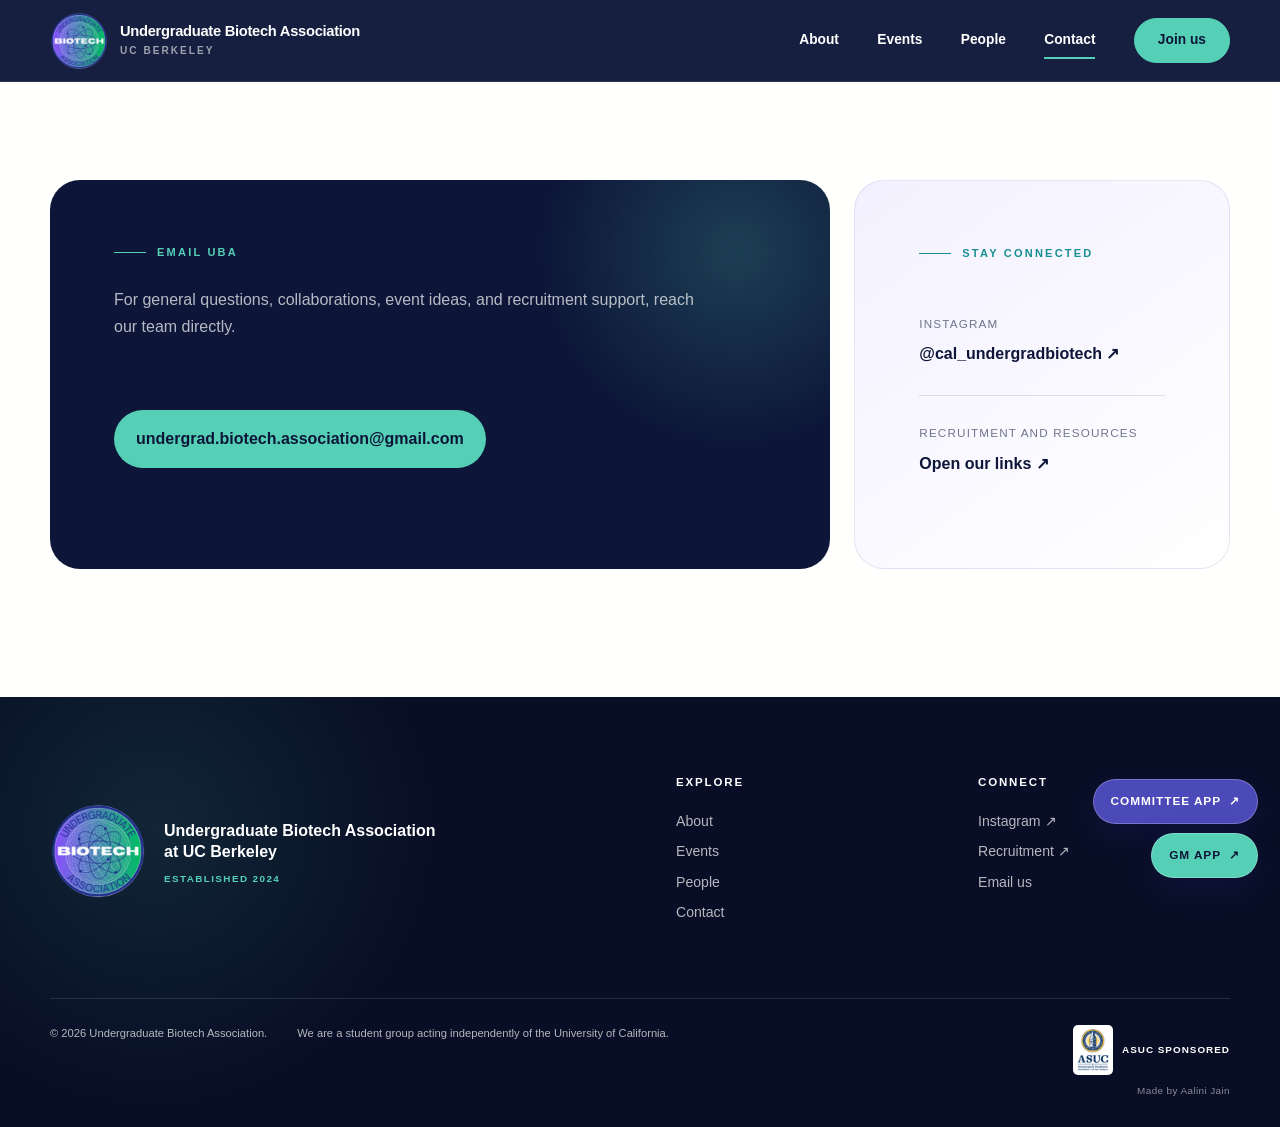
==== contact.html @ b8d99945 "Reposition supplied portraits upward" ====
<!doctype html>
<html lang="en">
  <head>
    <meta charset="UTF-8" />
    <meta name="viewport" content="width=device-width, initial-scale=1.0" />
    <meta name="description" content="Contact the Undergraduate Biotech Association at UC Berkeley." />
    <meta name="theme-color" content="#182457" />
    <title>Contact | Undergraduate Biotech Association</title>
    <link rel="icon" href="assets/uba-logo-circle.png" />
    <link rel="stylesheet" href="styles.css?v=51" />
    <script src="script.js?v=9" defer></script>
  </head>
  <body class="subpage-body">
    <a class="skip-link" href="#main-content">Skip to main content</a>

    <header class="site-header" data-header>
      <a class="brand" href="index.html" aria-label="Undergraduate Biotech Association home">
        <span class="logo-crop"><img src="assets/uba-logo-circle.png" alt="" width="64" height="64" /></span>
        <span><strong>Undergraduate Biotech Association</strong><small>UC Berkeley</small></span>
      </a>
      <button class="menu-toggle" type="button" aria-expanded="false" aria-controls="site-nav">
        <span></span><span></span><span></span><span class="sr-only">Open menu</span>
      </button>
      <nav id="site-nav" class="site-nav" aria-label="Main navigation">
        <a href="index.html#about">About</a>
        <a href="events.html">Events</a>
        <a href="people.html">People</a>
        <a class="active" href="contact.html" aria-current="page">Contact</a>
        <a class="nav-cta" href="index.html#join">Join us</a>
      </nav>
    </header>

    <div class="floating-applications" aria-label="UBA applications">
      <a class="floating-apply" href="https://docs.google.com/forms/d/e/1FAIpQLScR4cZwZZ2l4PjpaMu-0mJ9tTbmPl6yTMoB6lJNbiIGY1-iJw/viewform?usp=header" target="_blank" rel="noreferrer">Committee app <span aria-hidden="true">↗</span></a>
      <a class="floating-apply floating-apply-secondary" href="https://docs.google.com/forms/d/e/1FAIpQLSd3LmWvR2t4Z4Kg3OlW5qCdeOdYHtXtYmruvxZeySSAerFuqg/viewform?usp=header" target="_blank" rel="noreferrer">GM app <span aria-hidden="true">↗</span></a>
    </div>

    <main id="main-content">
      <section class="contact-section section-pad">
        <div class="section-shell contact-grid">
          <article class="contact-card reveal">
            <p class="eyebrow">Email UBA</p>
            <p>For general questions, collaborations, event ideas, and recruitment support, reach our team directly.</p>
            <a class="contact-email" href="mailto:undergrad.biotech.association@gmail.com">undergrad.biotech.association@gmail.com</a>
          </article>

          <aside class="contact-links reveal" aria-label="Other ways to connect">
            <p class="eyebrow">Stay connected</p>
            <a href="https://www.instagram.com/cal_undergradbiotech/" target="_blank" rel="noreferrer"><span>Instagram</span><strong>@cal_undergradbiotech ↗</strong></a>
            <a href="https://linktr.ee/undergrad.biotech.association" target="_blank" rel="noreferrer"><span>Recruitment and resources</span><strong>Open our links ↗</strong></a>
          </aside>
        </div>
      </section>
    </main>

    <footer class="site-footer">
      <div class="section-shell footer-grid">
        <div class="footer-brand"><span class="logo-crop"><img src="assets/uba-logo-circle.png" alt="Undergraduate Biotech Association logo" width="86" height="86" /></span><p>Undergraduate Biotech Association<br />at UC Berkeley<span class="footer-established">Established 2024</span></p></div>
        <div><h3>Explore</h3><a href="index.html#about">About</a><a href="events.html">Events</a><a href="people.html">People</a><a href="contact.html">Contact</a></div>
        <div><h3>Connect</h3><a href="https://www.instagram.com/cal_undergradbiotech/" target="_blank" rel="noreferrer">Instagram ↗</a><a href="https://linktr.ee/undergrad.biotech.association" target="_blank" rel="noreferrer">Recruitment ↗</a><a href="mailto:undergrad.biotech.association@gmail.com">Email us</a></div>
      </div>
      <div class="section-shell footer-bottom"><p>© <span data-year></span> Undergraduate Biotech Association.</p><p>We are a student group acting independently of the University of California.</p><div class="footer-corner"><div class="asuc-sponsor"><img src="assets/asuc-logo.png" alt="ASUC logo" width="40" height="50" /><span>ASUC sponsored</span></div><p class="site-credit">Made by Aalini Jain</p></div></div>
    </footer>
  </body>
</html>
---- styles.css ----
:root {
  --navy: #182457;
  --navy-deep: #0d1638;
  --purple: #4c49b9;
  --violet: #8a3ffc;
  --teal: #168f92;
  --mint: #55cfb6;
  --mist: #f4f6fb;
  --paper: #fffefb;
  --ink: #14172b;
  --muted: #61677c;
  --line: rgba(20, 23, 43, 0.14);
  --shell: min(1180px, calc(100% - 48px));
  --shadow: 0 24px 80px rgba(13, 22, 56, 0.16);
}

* {
  box-sizing: border-box;
}

html {
  scroll-behavior: smooth;
  scroll-padding-top: 86px;
}

body {
  margin: 0;
  color: var(--ink);
  background: var(--paper);
  font-family: Inter, ui-sans-serif, -apple-system, BlinkMacSystemFont, "Segoe UI", sans-serif;
  line-height: 1.6;
  -webkit-font-smoothing: antialiased;
}

body.menu-open {
  overflow: hidden;
}

img {
  display: block;
  max-width: 100%;
}

a {
  color: inherit;
  text-decoration: none;
}

button,
a {
  -webkit-tap-highlight-color: transparent;
}

.sr-only {
  position: absolute;
  width: 1px;
  height: 1px;
  padding: 0;
  margin: -1px;
  overflow: hidden;
  clip: rect(0, 0, 0, 0);
  white-space: nowrap;
  border: 0;
}

.skip-link {
  position: fixed;
  z-index: 1000;
  left: 16px;
  top: -100px;
  padding: 10px 16px;
  color: white;
  background: var(--navy-deep);
  border-radius: 4px;
  transition: top 180ms ease;
}

.skip-link:focus {
  top: 16px;
}

.site-header {
  position: fixed;
  z-index: 100;
  top: 0;
  left: 0;
  display: flex;
  align-items: center;
  justify-content: space-between;
  width: 100%;
  min-height: 78px;
  padding: 8px max(24px, calc((100vw - 1180px) / 2));
  background: rgba(255, 254, 251, 0.96);
  border-bottom: 1px solid transparent;
  transition: min-height 220ms ease, box-shadow 220ms ease, border-color 220ms ease;
  backdrop-filter: blur(16px);
}

.site-header.scrolled {
  min-height: 68px;
  border-color: var(--line);
  box-shadow: 0 8px 30px rgba(13, 22, 56, 0.06);
}

.brand {
  display: inline-flex;
  align-items: center;
  gap: 12px;
  line-height: 1.05;
}

.brand img {
  width: 52px;
  height: 52px;
  object-fit: cover;
  border-radius: 50%;
}

.brand strong,
.brand small {
  display: block;
}

.brand strong {
  font-size: 0.92rem;
  letter-spacing: -0.02em;
}

.brand small {
  margin-top: 6px;
  color: var(--muted);
  font-size: 0.63rem;
  font-weight: 700;
  letter-spacing: 0.2em;
  text-transform: uppercase;
}

.site-nav {
  display: flex;
  align-items: center;
  gap: clamp(18px, 3vw, 40px);
  font-size: 0.86rem;
  font-weight: 650;
}

.site-nav > a:not(.nav-cta) {
  position: relative;
}

.site-nav > a:not(.nav-cta)::after {
  position: absolute;
  right: 0;
  bottom: -7px;
  left: 0;
  height: 2px;
  content: "";
  background: var(--teal);
  transform: scaleX(0);
  transform-origin: right;
  transition: transform 180ms ease;
}

.site-nav > a:hover::after,
.site-nav > a:focus-visible::after {
  transform: scaleX(1);
  transform-origin: left;
}

.nav-cta {
  padding: 10px 23px;
  border: 1px solid var(--ink);
  border-radius: 999px;
  transition: color 180ms ease, background 180ms ease;
}

.nav-cta:hover,
.nav-cta:focus-visible {
  color: white;
  background: var(--ink);
}

.menu-toggle {
  display: none;
  width: 44px;
  height: 44px;
  padding: 10px;
  background: transparent;
  border: 0;
  cursor: pointer;
}

.menu-toggle > span:not(.sr-only) {
  display: block;
  height: 2px;
  margin: 5px 0;
  background: var(--ink);
  transition: transform 180ms ease, opacity 180ms ease;
}

.section-shell {
  width: var(--shell);
  margin: 0 auto;
}

.section-pad {
  padding: clamp(86px, 10vw, 150px) 0;
}

.eyebrow {
  display: flex;
  align-items: center;
  gap: 11px;
  margin: 0 0 24px;
  color: var(--teal);
  font-size: 0.69rem;
  font-weight: 800;
  letter-spacing: 0.2em;
  text-transform: uppercase;
}

.eyebrow::before {
  display: inline-block;
  width: 32px;
  height: 1px;
  content: "";
  background: currentColor;
}

.eyebrow.light {
  color: rgba(255, 255, 255, 0.8);
}

h1,
h2,
h3,
p {
  margin-top: 0;
}

h1,
h2 {
  margin-bottom: 0;
  font-weight: 760;
  line-height: 0.98;
  letter-spacing: -0.055em;
}

h1 em,
h2 em {
  font-family: Georgia, "Times New Roman", serif;
  font-weight: 400;
}

.hero {
  position: relative;
  display: flex;
  align-items: flex-end;
  min-height: 100svh;
  padding: 150px max(24px, calc((100vw - 1180px) / 2)) 90px;
  color: white;
  overflow: hidden;
}

.hero-photo,
.hero-overlay {
  position: absolute;
  inset: 0;
}

.hero-photo {
  background-image: url("assets/board-wide.png");
  background-position: center 38%;
  background-size: cover;
  transform: scale(1.015);
}

.hero-overlay {
  background:
    linear-gradient(90deg, rgba(7, 14, 42, 0.94) 0%, rgba(13, 22, 56, 0.74) 46%, rgba(13, 22, 56, 0.26) 78%),
    linear-gradient(0deg, rgba(7, 14, 42, 0.7) 0%, transparent 50%);
}

.hero-content {
  position: relative;
  z-index: 2;
  max-width: 760px;
}

.hero h1 {
  max-width: 780px;
  font-size: clamp(3.75rem, 8vw, 7.7rem);
}

.hero h1 em {
  color: #79dac8;
}

.hero-copy {
  max-width: 570px;
  margin: 30px 0 34px;
  color: rgba(255, 255, 255, 0.78);
  font-size: clamp(1rem, 1.7vw, 1.18rem);
}

.button-row {
  display: flex;
  align-items: center;
  flex-wrap: wrap;
  gap: 14px;
}

.button {
  display: inline-flex;
  align-items: center;
  justify-content: center;
  gap: 9px;
  min-height: 50px;
  padding: 12px 25px;
  border: 1px solid transparent;
  border-radius: 999px;
  font-size: 0.86rem;
  font-weight: 750;
  transition: transform 180ms ease, color 180ms ease, background 180ms ease, border-color 180ms ease;
}

.button:hover,
.button:focus-visible {
  transform: translateY(-2px);
}

.button-primary {
  color: var(--navy-deep);
  background: white;
}

.button-primary:hover,
.button-primary:focus-visible {
  color: white;
  background: var(--teal);
}

.button-ghost {
  color: white;
  border-color: rgba(255, 255, 255, 0.46);
}

.button-ghost:hover,
.button-ghost:focus-visible {
  border-color: white;
  background: rgba(255, 255, 255, 0.1);
}

.button-dark {
  color: white;
  background: var(--navy-deep);
}

.button-dark:hover,
.button-dark:focus-visible {
  background: var(--purple);
}

.button-outline {
  border-color: var(--ink);
}

.button-outline:hover,
.button-outline:focus-visible {
  color: white;
  background: var(--ink);
}

.scroll-cue {
  position: absolute;
  z-index: 2;
  right: max(24px, calc((100vw - 1180px) / 2));
  bottom: 52px;
  display: flex;
  align-items: center;
  gap: 14px;
  color: rgba(255, 255, 255, 0.72);
  font-size: 0.7rem;
  font-weight: 700;
  letter-spacing: 0.16em;
  text-transform: uppercase;
}

.scroll-cue span:last-child {
  display: grid;
  width: 36px;
  height: 36px;
  border: 1px solid rgba(255, 255, 255, 0.35);
  border-radius: 50%;
  place-items: center;
  animation: bob 1.8s ease-in-out infinite;
}

.hero-orbit {
  position: absolute;
  z-index: 1;
  right: -9vw;
  bottom: -30vw;
  border: 1px solid rgba(121, 218, 200, 0.32);
  border-radius: 50%;
}

.orbit-one {
  width: 58vw;
  height: 58vw;
}

.orbit-two {
  right: 2vw;
  bottom: -23vw;
  width: 42vw;
  height: 42vw;
}

.mission {
  overflow: hidden;
}

.mission-grid {
  display: grid;
  grid-template-columns: minmax(0, 0.95fr) minmax(0, 1.05fr);
  gap: clamp(60px, 10vw, 150px);
}

.mission h2,
.section-heading h2,
.recruitment h2,
.closing-cta h2 {
  font-size: clamp(3rem, 5.6vw, 5.8rem);
}

.mission-copy {
  padding-top: 45px;
}

.mission-copy .lead {
  margin-bottom: 26px;
  font-size: clamp(1.35rem, 2.4vw, 2rem);
  font-weight: 600;
  line-height: 1.4;
  letter-spacing: -0.025em;
}

.mission-copy > p:not(.lead) {
  max-width: 570px;
  color: var(--muted);
}

.text-link {
  display: inline-flex;
  align-items: center;
  gap: 8px;
  padding-bottom: 4px;
  color: var(--ink);
  border-bottom: 1px solid currentColor;
  font-size: 0.86rem;
  font-weight: 750;
  transition: color 180ms ease, gap 180ms ease;
}

.text-link:hover,
.text-link:focus-visible {
  gap: 13px;
  color: var(--teal);
}

.values {
  display: grid;
  grid-template-columns: repeat(4, 1fr);
  margin-top: clamp(80px, 9vw, 130px);
  border-top: 1px solid var(--line);
  border-bottom: 1px solid var(--line);
}

.values div {
  min-width: 0;
  padding: 32px clamp(16px, 3vw, 35px);
  border-right: 1px solid var(--line);
}

.values div:last-child {
  border-right: 0;
}

.values span,
.values strong {
  display: block;
}

.values span {
  margin-bottom: 20px;
  color: var(--purple);
  font-size: 0.7rem;
  font-weight: 800;
}

.values strong {
  font-size: clamp(1rem, 1.5vw, 1.3rem);
}

.community {
  color: white;
  background: var(--navy-deep);
}

.section-heading {
  display: grid;
  grid-template-columns: 1.3fr 0.7fr;
  align-items: end;
  gap: 60px;
  margin-bottom: 70px;
}

.section-heading h2 em {
  color: var(--mint);
}

.section-heading > p {
  max-width: 430px;
  margin-bottom: 7px;
  color: rgba(255, 255, 255, 0.64);
}

.program-grid {
  display: grid;
  grid-template-columns: repeat(3, 1fr);
  border-top: 1px solid rgba(255, 255, 255, 0.18);
  border-bottom: 1px solid rgba(255, 255, 255, 0.18);
}

.program-card {
  position: relative;
  min-height: 390px;
  padding: 28px clamp(24px, 3vw, 42px) 38px;
  border-right: 1px solid rgba(255, 255, 255, 0.18);
  transition: background 220ms ease;
}

.program-card:last-child {
  border-right: 0;
}

.program-card:hover {
  background: rgba(84, 207, 182, 0.07);
}

.card-number {
  display: block;
  color: rgba(255, 255, 255, 0.45);
  font-size: 0.68rem;
  font-weight: 800;
}

.card-icon {
  display: grid;
  width: 66px;
  height: 66px;
  margin: 72px 0 34px;
  color: var(--mint);
  border: 1px solid rgba(84, 207, 182, 0.45);
  border-radius: 50%;
  font-size: 1.6rem;
  place-items: center;
}

.program-card h3 {
  margin-bottom: 14px;
  font-size: 1.35rem;
}

.program-card p {
  margin-bottom: 0;
  color: rgba(255, 255, 255, 0.58);
  font-size: 0.92rem;
}

.recruitment {
  position: relative;
  color: var(--navy-deep);
  background:
    radial-gradient(circle at 75% 40%, rgba(255, 255, 255, 0.55), transparent 28%),
    linear-gradient(135deg, #c2eee7 0%, #e0ddfa 50%, #f4dfe9 100%);
  overflow: hidden;
}

.recruitment-grid {
  display: grid;
  grid-template-columns: minmax(0, 1fr) minmax(380px, 0.8fr);
  align-items: center;
  gap: 80px;
}

.recruitment-copy {
  position: relative;
  z-index: 2;
}

.recruitment-copy > p:not(.eyebrow) {
  max-width: 600px;
  margin: 28px 0 32px;
  color: rgba(13, 22, 56, 0.72);
  font-size: 1.08rem;
}

.recruitment-copy .button-row {
  gap: 24px;
}

.recruitment-art {
  position: relative;
  display: grid;
  min-height: 480px;
  place-items: center;
}

.recruitment-art img {
  position: relative;
  z-index: 2;
  width: min(48%, 210px);
  border: 8px solid rgba(255, 255, 255, 0.8);
  border-radius: 50%;
  box-shadow: var(--shadow);
}

.art-ring {
  position: absolute;
  border: 1px solid rgba(76, 73, 185, 0.33);
  border-radius: 50%;
}

.ring-one {
  width: 380px;
  height: 380px;
}

.ring-two {
  width: 490px;
  height: 240px;
  transform: rotate(-25deg);
}

.art-label {
  position: absolute;
  z-index: 3;
  padding: 8px 14px;
  color: white;
  background: var(--navy-deep);
  border-radius: 999px;
  font-size: 0.65rem;
  font-weight: 800;
  letter-spacing: 0.1em;
  text-transform: uppercase;
}

.label-one {
  top: 16%;
  left: 8%;
}

.label-two {
  right: 0;
  top: 47%;
  background: var(--purple);
}

.label-three {
  bottom: 12%;
  left: 22%;
  background: var(--teal);
}

.board {
  background: var(--paper);
}

.board-heading {
  color: var(--ink);
}

.board-heading h2 em {
  color: var(--purple);
}

.board-heading > p {
  color: var(--muted);
}

.photo-grid {
  display: grid;
  grid-template-columns: 1.35fr 0.9fr;
  grid-template-rows: repeat(2, minmax(240px, 1fr));
  gap: 16px;
}

.photo-grid figure {
  margin: 0;
  overflow: hidden;
}

.photo-grid .photo-wide {
  grid-row: 1 / 3;
}

.photo-grid img {
  width: 100%;
  height: 100%;
  object-fit: cover;
  transition: transform 700ms cubic-bezier(0.2, 0.7, 0.2, 1);
}

.photo-grid figure:hover img {
  transform: scale(1.025);
}

.photo-grid figure:nth-child(2) img {
  object-position: center 43%;
}

.photo-grid figure:nth-child(3) img {
  object-position: center 35%;
}

.board-link {
  display: flex;
  align-items: center;
  justify-content: space-between;
  gap: 40px;
  padding-top: 40px;
}

.board-link p {
  max-width: 520px;
  margin-bottom: 0;
  color: var(--muted);
}

.closing-cta {
  position: relative;
  padding: clamp(105px, 14vw, 190px) 0;
  color: white;
  background:
    linear-gradient(rgba(13, 22, 56, 0.84), rgba(13, 22, 56, 0.9)),
    url("assets/board-candid.jpeg") center 42% / cover;
  text-align: center;
}

.closing-cta .eyebrow {
  justify-content: center;
}

.closing-cta h2 {
  margin-bottom: 38px;
}

.closing-cta h2 em {
  color: var(--mint);
}

.site-footer {
  padding: 76px 0 28px;
  color: rgba(255, 255, 255, 0.7);
  background: #080e25;
}

.footer-grid {
  display: grid;
  grid-template-columns: 1.6fr 0.7fr 0.7fr;
  gap: 50px;
  padding-bottom: 66px;
}

.footer-brand {
  display: flex;
  align-items: center;
  gap: 18px;
}

.footer-brand img {
  width: 76px;
  height: 76px;
  object-fit: cover;
  border-radius: 50%;
}

.footer-brand p {
  margin-bottom: 0;
  color: white;
  font-weight: 650;
  line-height: 1.35;
}

.footer-established {
  display: block;
  margin-top: 9px;
  color: var(--mint);
  font-size: 0.62rem;
  font-weight: 750;
  letter-spacing: 0.14em;
  text-transform: uppercase;
}

.site-footer h3 {
  margin-bottom: 18px;
  color: white;
  font-size: 0.72rem;
  letter-spacing: 0.16em;
  text-transform: uppercase;
}

.site-footer div > a {
  display: block;
  width: fit-content;
  margin: 8px 0;
  font-size: 0.88rem;
}

.site-footer div > a:hover,
.site-footer div > a:focus-visible {
  color: var(--mint);
}

.footer-bottom {
  display: flex;
  justify-content: space-between;
  gap: 30px;
  padding-top: 26px;
  border-top: 1px solid rgba(255, 255, 255, 0.12);
  font-size: 0.7rem;
}

.footer-bottom p {
  margin-bottom: 0;
}

.footer-corner {
  display: flex;
  align-items: flex-end;
  flex: 0 0 auto;
  flex-direction: column;
  gap: 8px;
  margin-left: auto;
}

.asuc-sponsor {
  display: flex;
  align-items: center;
  flex: 0 0 auto;
  gap: 9px;
  color: white;
  font-size: 0.62rem;
  font-weight: 750;
  letter-spacing: 0.1em;
  text-transform: uppercase;
  white-space: nowrap;
}

.asuc-sponsor img {
  display: block;
  width: 40px;
  height: 50px;
  object-fit: contain;
  border-radius: 5px;
}

.site-credit {
  color: rgba(255, 255, 255, 0.52);
  font-size: 0.62rem;
  letter-spacing: 0.04em;
}

.floating-applications {
  position: fixed;
  right: 22px;
  bottom: 22px;
  z-index: 90;
  display: flex;
  align-items: flex-end;
  flex-direction: column;
  gap: 9px;
}

.floating-apply {
  display: inline-flex;
  align-items: center;
  gap: 8px;
  padding: 12px 17px;
  color: white;
  background: var(--purple);
  border: 1px solid rgba(255, 255, 255, 0.24);
  border-radius: 999px;
  box-shadow: 0 12px 32px rgba(35, 35, 115, 0.26);
  font-size: 0.74rem;
  font-weight: 800;
  letter-spacing: 0.08em;
  text-transform: uppercase;
  transition: background 180ms ease, transform 180ms ease;
}

.floating-apply-secondary {
  color: var(--navy-deep);
  background: var(--mint);
}

.floating-apply:hover,
.floating-apply:focus-visible {
  color: var(--navy-deep);
  background: var(--mint);
  transform: translateY(-2px);
}

.floating-apply-secondary:hover,
.floating-apply-secondary:focus-visible {
  color: white;
  background: var(--purple);
}

.values-editorial {
  display: grid;
  grid-template-columns: minmax(190px, 0.62fr) minmax(0, 1.38fr);
  gap: clamp(55px, 9vw, 135px);
  margin-top: clamp(80px, 9vw, 130px);
  padding-top: clamp(34px, 5vw, 58px);
  border-top: 1px solid var(--line);
}

.values-intro .eyebrow {
  margin-bottom: 22px;
}

.values-intro h3 {
  max-width: 340px;
  color: var(--navy-deep);
  font-size: clamp(1.55rem, 2.5vw, 2.6rem);
  line-height: 1.08;
  letter-spacing: -0.04em;
}

.values-list {
  margin: 0;
  padding: 0;
  list-style: none;
}

.values-list li {
  display: grid;
  grid-template-columns: 46px minmax(0, 1fr) 10px;
  align-items: center;
  gap: 18px;
  padding: 19px 0 22px;
  border-bottom: 1px solid var(--line);
}

.values-list li:nth-child(even) {
  padding-left: clamp(24px, 5vw, 78px);
}

.values-list li::after {
  width: 8px;
  height: 8px;
  background: var(--purple);
  border-radius: 50%;
  content: "";
}

.values-list li:nth-child(even)::after {
  background: var(--teal);
}

.values-list span {
  color: var(--purple);
  font-size: 0.68rem;
  font-weight: 800;
  letter-spacing: 0.12em;
}

.values-list strong {
  color: var(--navy-deep);
  font-size: clamp(1.9rem, 4vw, 4rem);
  font-weight: 650;
  line-height: 1;
  letter-spacing: -0.045em;
}

@media (max-width: 760px) {
  .floating-applications {
    right: 14px;
    bottom: 14px;
    gap: 7px;
  }

  .floating-apply {
    padding: 11px 14px;
    font-size: 0.68rem;
  }

  .values-editorial {
    grid-template-columns: 1fr;
    gap: 38px;
    margin-top: 70px;
  }

  .values-intro h3 {
    max-width: 290px;
  }

  .values-list li {
    grid-template-columns: 34px minmax(0, 1fr) 8px;
    gap: 12px;
  }

  .values-list li:nth-child(even) {
    padding-left: 20px;
  }
}

.site-nav > a.active:not(.nav-cta)::after {
  transform: scaleX(1);
}

.subpage-body {
  background: var(--paper);
}

.subpage-hero {
  position: relative;
  display: flex;
  align-items: flex-end;
  min-height: 76svh;
  padding: 180px 0 clamp(70px, 9vw, 120px);
  color: white;
  overflow: hidden;
}

.subpage-hero::before,
.subpage-hero::after {
  position: absolute;
  inset: 0;
  content: "";
}

.subpage-hero::before {
  background-position: center;
  background-size: cover;
  transform: scale(1.015);
}

.subpage-hero::after {
  background:
    linear-gradient(90deg, rgba(7, 14, 42, 0.95) 0%, rgba(13, 22, 56, 0.73) 55%, rgba(13, 22, 56, 0.32) 100%),
    linear-gradient(0deg, rgba(7, 14, 42, 0.7), transparent 54%);
}

.events-hero::before {
  background-image: url("assets/events/industry-speaker-panel.jpg");
  background-position: center 48%;
}

.people-hero::before {
  background-image: url("assets/board-wide.png");
  background-position: center 38%;
}

.subpage-hero .section-shell {
  position: relative;
  z-index: 2;
}

.subpage-hero h1 {
  max-width: 880px;
  margin: 0;
  font-size: clamp(4rem, 8vw, 8rem);
}

.subpage-hero h1 em {
  color: var(--mint);
}

.subpage-hero .section-shell > p:last-child {
  max-width: 610px;
  margin: 30px 0 0;
  color: rgba(255, 255, 255, 0.72);
  font-size: 1.05rem;
}

.intro-grid {
  display: grid;
  grid-template-columns: 0.7fr 1.3fr;
  gap: 70px;
}

.intro-grid .lead {
  max-width: 780px;
  margin: 0;
  font-size: clamp(1.6rem, 3vw, 2.65rem);
  font-weight: 600;
  line-height: 1.35;
  letter-spacing: -0.035em;
}

.events-intro {
  padding-bottom: clamp(65px, 8vw, 110px);
}

.event-archive {
  padding-bottom: clamp(90px, 11vw, 160px);
}

.event-row {
  display: grid;
  grid-template-columns: minmax(0, 0.88fr) minmax(0, 1.12fr);
  align-items: center;
  gap: clamp(50px, 8vw, 120px);
  padding-top: clamp(70px, 8vw, 110px);
  padding-bottom: clamp(70px, 8vw, 110px);
  border-top: 1px solid var(--line);
}

.event-row.reverse .event-image {
  grid-column: 2;
}

.event-row.reverse .event-copy {
  grid-column: 1;
  grid-row: 1;
}

.event-image {
  position: relative;
  display: block;
  aspect-ratio: 4 / 5;
  background: var(--mist);
  overflow: hidden;
}

.event-image::after {
  position: absolute;
  inset: 0;
  content: "";
  border: 1px solid rgba(255, 255, 255, 0.18);
  pointer-events: none;
}

.event-image img {
  width: 100%;
  height: 100%;
  object-fit: cover;
  transition: transform 600ms cubic-bezier(0.2, 0.7, 0.2, 1);
}

.event-image:hover img,
.event-image:focus-visible img {
  transform: scale(1.025);
}

.event-copy {
  max-width: 610px;
}

.event-number {
  color: var(--purple);
  font-size: 0.7rem;
  font-weight: 800;
  letter-spacing: 0.15em;
}

.event-date {
  margin-bottom: 20px;
  color: var(--teal);
  font-size: 0.7rem;
  font-weight: 800;
  letter-spacing: 0.13em;
  text-transform: uppercase;
}

.event-copy h2 {
  margin-bottom: 26px;
  font-size: clamp(2.45rem, 4.5vw, 4.55rem);
  line-height: 1.02;
}

.event-copy > p:not(.event-number, .event-date) {
  color: var(--muted);
}

.event-tags {
  display: flex;
  flex-wrap: wrap;
  gap: 8px;
  margin: 28px 0 30px;
}

.event-tags span {
  padding: 6px 11px;
  color: var(--navy);
  background: rgba(76, 73, 185, 0.08);
  border: 1px solid rgba(76, 73, 185, 0.16);
  border-radius: 999px;
  font-size: 0.68rem;
  font-weight: 750;
}

.next-event-cta,
.people-closing {
  padding: clamp(100px, 13vw, 175px) 0;
  color: white;
  background:
    radial-gradient(circle at 82% 22%, rgba(84, 207, 182, 0.22), transparent 30%),
    var(--navy-deep);
  text-align: center;
}

.next-event-cta .eyebrow,
.people-closing .eyebrow {
  justify-content: center;
}

.next-event-cta h2,
.people-closing h2 {
  margin-bottom: 30px;
  font-size: clamp(3.3rem, 7vw, 6.7rem);
}

.next-event-cta h2 em,
.people-closing h2 em {
  color: var(--mint);
}

.next-event-cta p:not(.eyebrow) {
  max-width: 590px;
  margin: 0 auto 32px;
  color: rgba(255, 255, 255, 0.66);
}

.coffee-chat-strip {
  color: white;
  background: var(--purple);
}

.coffee-chat-strip .section-shell {
  display: flex;
  align-items: center;
  justify-content: space-between;
  gap: 30px;
  min-height: 104px;
  padding-top: 20px;
  padding-bottom: 20px;
}

.coffee-chat-strip span,
.coffee-chat-strip strong {
  display: block;
}

.coffee-chat-strip span {
  margin-bottom: 4px;
  color: rgba(255, 255, 255, 0.68);
  font-size: 0.64rem;
  font-weight: 800;
  letter-spacing: 0.15em;
  text-transform: uppercase;
}

.coffee-chat-strip strong {
  font-size: 1.12rem;
}

.coffee-chat-strip p {
  margin: 0;
  color: rgba(255, 255, 255, 0.74);
  font-size: 0.86rem;
  text-align: right;
}

.coffee-chat-details {
  display: flex;
  align-items: flex-end;
  flex-direction: column;
  gap: 10px;
}

.coffee-chat-strip .coffee-chat-limit {
  padding: 8px 13px;
  color: white;
  background: var(--navy-deep);
  border-radius: 999px;
  font-size: 0.72rem;
  font-weight: 800;
  letter-spacing: 0.04em;
  text-transform: uppercase;
}

.team-section {
  overflow: hidden;
}

.team-tinted {
  background: var(--mist);
}

.team-title {
  position: relative;
  display: flex;
  align-items: flex-end;
  justify-content: space-between;
  gap: 30px;
  margin-bottom: 55px;
  padding-bottom: 26px;
  border-bottom: 1px solid var(--line);
}

.team-title .eyebrow {
  position: absolute;
  top: -5px;
  left: 0;
}

.team-title h2 {
  margin: 45px 0 0;
  font-size: clamp(2.5rem, 5vw, 4.8rem);
}

.team-title > span {
  padding-bottom: 8px;
  color: var(--muted);
  font-size: 0.68rem;
  font-weight: 800;
  letter-spacing: 0.13em;
  text-transform: uppercase;
}

.people-grid {
  display: grid;
  grid-template-columns: repeat(2, minmax(0, 1fr));
  gap: 28px;
}

.people-grid.three-up {
  grid-template-columns: repeat(3, minmax(0, 1fr));
}

.people-grid.single-card {
  grid-template-columns: minmax(0, calc(50% - 14px));
}

.person-card {
  min-width: 0;
  background: white;
  border: 1px solid var(--line);
  transition: box-shadow 240ms ease, transform 240ms ease;
}

.person-card:hover {
  box-shadow: var(--shadow);
  transform: translateY(-5px);
}

.person-photo {
  aspect-ratio: 4 / 4.7;
  background: #e7e9f1;
  overflow: hidden;
}

.person-photo img {
  width: 100%;
  height: 100%;
  object-fit: cover;
  object-position: center 30%;
  transition: transform 600ms cubic-bezier(0.2, 0.7, 0.2, 1);
}

.person-card:hover .person-photo img {
  transform: scale(1.025);
}

.person-info {
  padding: clamp(24px, 3vw, 38px);
}

.person-role {
  margin-bottom: 7px;
  color: var(--teal);
  font-size: 0.66rem;
  font-weight: 800;
  letter-spacing: 0.13em;
  text-transform: uppercase;
}

.person-info h3 {
  margin-bottom: 27px;
  font-size: clamp(1.75rem, 3vw, 2.65rem);
  line-height: 1.05;
  letter-spacing: -0.04em;
}

.person-info dl {
  margin: 0 0 28px;
}

.person-info dl div {
  display: grid;
  grid-template-columns: 82px minmax(0, 1fr);
  gap: 12px;
  padding: 10px 0;
  border-top: 1px solid var(--line);
}

.person-info dt,
.person-info dd {
  margin: 0;
}

.person-info dt {
  color: var(--muted);
  font-size: 0.66rem;
  font-weight: 800;
  letter-spacing: 0.08em;
  text-transform: uppercase;
}

.person-info dd {
  font-size: 0.82rem;
  line-height: 1.45;
}

.coffee-link {
  display: inline-flex;
  align-items: center;
  gap: 8px;
  padding-bottom: 3px;
  color: var(--purple);
  border-bottom: 1px solid currentColor;
  font-size: 0.78rem;
  font-weight: 800;
  transition: color 180ms ease, gap 180ms ease;
}

.coffee-link:hover,
.coffee-link:focus-visible {
  gap: 12px;
  color: var(--teal);
}

.coffee-link.unavailable {
  color: var(--muted);
  border-bottom-style: dashed;
}

.people-closing {
  background:
    linear-gradient(rgba(13, 22, 56, 0.84), rgba(13, 22, 56, 0.9)),
    url("assets/board-candid.jpeg") center / cover;
}

.reveal {
  opacity: 0;
  transform: translateY(30px);
  transition: opacity 700ms ease, transform 700ms cubic-bezier(0.2, 0.7, 0.2, 1);
}

.reveal.is-visible {
  opacity: 1;
  transform: translateY(0);
}

.program-card:nth-child(2) {
  transition-delay: 100ms;
}

.program-card:nth-child(3) {
  transition-delay: 200ms;
}

@keyframes bob {
  0%, 100% { transform: translateY(0); }
  50% { transform: translateY(5px); }
}

@media (max-width: 900px) {
  :root {
    --shell: min(100% - 36px, 680px);
  }

  .site-header {
    padding-right: 18px;
    padding-left: 18px;
    backdrop-filter: none;
  }

  .menu-toggle {
    position: relative;
    z-index: 102;
    display: block;
  }

  .menu-open .menu-toggle > span:nth-child(1) {
    background: white;
    transform: translateY(7px) rotate(45deg);
  }

  .menu-open .menu-toggle > span:nth-child(2) {
    opacity: 0;
  }

  .menu-open .menu-toggle > span:nth-child(3) {
    background: white;
    transform: translateY(-7px) rotate(-45deg);
  }

  .site-nav {
    position: fixed;
    z-index: 101;
    inset: 0;
    display: flex;
    align-items: flex-start;
    justify-content: center;
    flex-direction: column;
    gap: 24px;
    padding: 110px 36px 50px;
    color: white;
    background: var(--navy-deep);
    font-size: clamp(1.8rem, 8vw, 3.4rem);
    opacity: 0;
    pointer-events: none;
    transform: translateY(-15px);
    transition: opacity 200ms ease, transform 200ms ease;
  }

  .menu-open .site-nav {
    opacity: 1;
    pointer-events: auto;
    transform: translateY(0);
  }

  .nav-cta {
    margin-top: 18px;
    padding: 12px 26px;
    border-color: white;
    font-size: 1rem;
  }

  .mission-grid,
  .section-heading,
  .recruitment-grid {
    grid-template-columns: 1fr;
  }

  .mission-grid,
  .section-heading {
    gap: 28px;
  }

  .mission-copy {
    padding-top: 0;
  }

  .values {
    grid-template-columns: repeat(2, 1fr);
  }

  .values div:nth-child(2) {
    border-right: 0;
  }

  .values div:nth-child(-n + 2) {
    border-bottom: 1px solid var(--line);
  }

  .program-grid {
    grid-template-columns: 1fr;
  }

  .program-card {
    min-height: auto;
    border-right: 0;
    border-bottom: 1px solid rgba(255, 255, 255, 0.18);
  }

  .program-card:last-child {
    border-bottom: 0;
  }

  .card-icon {
    margin: 44px 0 28px;
  }

  .recruitment-grid {
    gap: 15px;
  }

  .recruitment-art {
    min-height: 390px;
  }

  .photo-grid {
    grid-template-columns: 1fr 1fr;
    grid-template-rows: minmax(310px, auto) 270px;
  }

  .photo-grid .photo-wide {
    grid-column: 1 / 3;
    grid-row: auto;
  }

  .subpage-hero {
    min-height: 70svh;
  }

  .intro-grid {
    grid-template-columns: 1fr;
    gap: 18px;
  }

  .event-row {
    gap: 45px;
  }

  .people-grid.three-up {
    grid-template-columns: repeat(2, minmax(0, 1fr));
  }
}

@media (max-width: 620px) {
  :root {
    --shell: calc(100% - 32px);
  }

  .brand strong {
    font-size: 0.78rem;
  }

  .brand small {
    font-size: 0.56rem;
  }

  .hero {
    min-height: 830px;
    padding-right: 16px;
    padding-bottom: 68px;
    padding-left: 16px;
  }

  .hero-photo {
    background-position: 59% center;
  }

  .hero-overlay {
    background:
      linear-gradient(0deg, rgba(7, 14, 42, 0.96) 0%, rgba(13, 22, 56, 0.72) 62%, rgba(13, 22, 56, 0.22) 100%);
  }

  .hero h1 {
    font-size: clamp(3.2rem, 17vw, 5.2rem);
  }

  .scroll-cue {
    display: none;
  }

  .section-pad {
    padding: 82px 0;
  }

  .mission h2,
  .section-heading h2,
  .recruitment h2,
  .closing-cta h2 {
    font-size: clamp(2.7rem, 13vw, 4.1rem);
  }

  .values {
    grid-template-columns: 1fr;
  }

  .values div {
    border-right: 0;
    border-bottom: 1px solid var(--line);
  }

  .values div:nth-child(3) {
    border-bottom: 1px solid var(--line);
  }

  .values div:last-child {
    border-bottom: 0;
  }

  .section-heading {
    margin-bottom: 48px;
  }

  .recruitment-art {
    min-height: 330px;
    transform: scale(0.84);
  }

  .ring-one {
    width: 330px;
    height: 330px;
  }

  .ring-two {
    width: 390px;
    height: 210px;
  }

  .photo-grid {
    display: block;
  }

  .photo-grid figure {
    margin-bottom: 12px;
  }

  .photo-grid figure:not(.photo-wide) {
    height: 340px;
  }

  .board-link {
    align-items: flex-start;
    flex-direction: column;
  }

  .footer-grid {
    grid-template-columns: 1fr 1fr;
  }

  .footer-brand {
    grid-column: 1 / 3;
  }

  .footer-bottom {
    align-items: flex-start;
    flex-direction: column;
    gap: 10px;
  }

  .asuc-sponsor {
    margin-top: 8px;
  }

  .footer-corner {
    align-items: flex-start;
    margin-left: 0;
  }

  .subpage-hero {
    min-height: 690px;
    padding-top: 145px;
  }

  .subpage-hero h1 {
    font-size: clamp(3.3rem, 16vw, 5.1rem);
  }

  .events-hero::before {
    background-position: center;
  }

  .people-hero::before {
    background-position: 58% center;
  }

  .coffee-chat-strip .section-shell {
    align-items: flex-start;
    flex-direction: column;
    gap: 10px;
    padding-top: 24px;
    padding-bottom: 24px;
  }

  .coffee-chat-strip p {
    text-align: left;
  }

  .coffee-chat-details {
    align-items: flex-start;
  }

  .event-row,
  .event-row.reverse {
    grid-template-columns: 1fr;
    gap: 38px;
  }

  .event-row.reverse .event-image,
  .event-row.reverse .event-copy {
    grid-column: auto;
    grid-row: auto;
  }

  .event-image {
    aspect-ratio: 1 / 1;
  }

  .team-title {
    align-items: flex-start;
    flex-direction: column;
  }

  .team-title > span {
    padding-bottom: 0;
  }

  .people-grid,
  .people-grid.three-up,
  .people-grid.single-card {
    grid-template-columns: 1fr;
  }

  .person-photo {
    aspect-ratio: 4 / 4.5;
  }

  .person-info dl div {
    grid-template-columns: 72px minmax(0, 1fr);
  }
}

/* Fall 2026 content refresh */
.hero-photo {
  background-image: url("assets/board-leadership-hq.jpeg");
  background-position: center 28%;
}

.club-overview {
  color: var(--navy-deep);
  background:
    radial-gradient(circle at 88% 18%, rgba(84, 207, 182, 0.2), transparent 24%),
    linear-gradient(145deg, #f3f1ff, #f8fffd 62%, #ffffff);
}

.overview-heading {
  display: grid;
  grid-template-columns: minmax(0, 1.1fr) minmax(280px, 0.8fr);
  gap: clamp(44px, 8vw, 120px);
  align-items: end;
  margin-bottom: 64px;
}

.overview-heading h2 {
  margin: 0;
  font-size: clamp(3.1rem, 6vw, 6rem);
  letter-spacing: -0.06em;
  line-height: 0.95;
}

.overview-heading > p {
  margin: 0;
  color: rgba(13, 22, 56, 0.68);
  font-size: clamp(1.05rem, 1.6vw, 1.3rem);
  line-height: 1.7;
}

.membership-grid {
  display: grid;
  grid-template-columns: repeat(2, minmax(0, 1fr));
  gap: 18px;
}

.membership-grid article {
  position: relative;
  min-height: 330px;
  padding: clamp(30px, 4vw, 52px);
  background: white;
  border: 1px solid rgba(76, 73, 185, 0.12);
  border-radius: 30px;
  box-shadow: 0 18px 55px rgba(24, 36, 87, 0.08);
  overflow: hidden;
}

.membership-grid article:nth-child(2) {
  color: white;
  background: var(--navy-deep);
}

.membership-grid article > span {
  display: grid;
  width: 44px;
  height: 44px;
  margin-bottom: 64px;
  color: white;
  background: var(--purple);
  border-radius: 50%;
  font-size: 0.78rem;
  font-weight: 800;
  place-items: center;
}

.membership-grid article:nth-child(2) > span {
  color: var(--navy-deep);
  background: var(--mint);
}

.membership-label {
  margin: 0 0 10px;
  color: var(--teal);
  font-size: 0.76rem;
  font-weight: 800;
  letter-spacing: 0.13em;
  text-transform: uppercase;
}

.membership-grid h3 {
  margin: 0 0 16px;
  font-size: clamp(1.8rem, 3vw, 2.8rem);
  letter-spacing: -0.045em;
}

.membership-grid article > p:last-child {
  max-width: 560px;
  margin: 0;
  color: rgba(13, 22, 56, 0.66);
  line-height: 1.7;
}

.membership-grid article:nth-child(2) > p:last-child {
  color: rgba(255, 255, 255, 0.7);
}

.committee-heading {
  margin: clamp(48px, 7vw, 82px) 0 18px;
  color: var(--navy-deep);
  font-size: clamp(1.7rem, 3vw, 2.7rem);
  letter-spacing: -0.045em;
}

.committee-list {
  display: grid;
  grid-template-columns: repeat(4, minmax(0, 1fr));
  gap: 1px;
  margin-top: 0;
  background: rgba(76, 73, 185, 0.14);
  border: 1px solid rgba(76, 73, 185, 0.14);
  border-radius: 20px;
  overflow: hidden;
}

.committee-list a {
  position: relative;
  display: block;
  min-height: 150px;
  padding: 26px;
  color: var(--navy-deep);
  background: rgba(255, 255, 255, 0.94);
  transition: background 180ms ease, color 180ms ease;
}

.committee-list a::after {
  position: absolute;
  top: 24px;
  right: 24px;
  color: var(--purple);
  content: "↗";
}

.committee-list a:hover,
.committee-list a:focus-visible {
  color: var(--purple);
  background: #f0fffb;
}

.committee-list strong {
  display: block;
  margin-bottom: 20px;
  font-size: 1rem;
}

.committee-list p {
  margin: 0;
  color: rgba(13, 22, 56, 0.58);
  font-size: 0.83rem;
  line-height: 1.55;
}

#external-committee,
#internal-committee,
#finance-committee,
#communications-committee {
  scroll-margin-top: 96px;
}

.community-photo-break {
  position: relative;
  width: min(1340px, calc(100% - 44px));
  height: clamp(300px, 43vw, 580px);
  margin: 30px auto 80px;
  background: var(--navy-deep);
  border: 10px solid white;
  border-radius: 38px;
  box-shadow: 0 28px 80px rgba(24, 36, 87, 0.14);
  overflow: hidden;
}

.community-photo-break::after {
  position: absolute;
  inset: 0;
  content: "";
  background: linear-gradient(180deg, transparent 62%, rgba(13, 22, 56, 0.65));
  pointer-events: none;
}

.community-photo-break img {
  width: 100%;
  height: 100%;
  object-fit: cover;
  object-position: center 42%;
}

.community-photo-break figcaption {
  position: absolute;
  z-index: 1;
  right: 34px;
  bottom: 28px;
  left: 34px;
  color: white;
  font-size: 0.75rem;
  font-weight: 800;
  letter-spacing: 0.14em;
  text-transform: uppercase;
}

.recruitment-timeline {
  margin: 0;
  background: white;
  border: 8px solid rgba(255, 255, 255, 0.88);
  border-radius: 28px;
  box-shadow: 0 22px 60px rgba(24, 36, 87, 0.18);
  overflow: hidden;
}

.recruitment-timeline img {
  display: block;
  width: 100%;
  height: auto;
}

.event-recap-photo {
  position: relative;
  width: calc(100% - 28px);
  margin: 0 14px;
  aspect-ratio: 16 / 10;
  background: var(--navy-deep);
  border-radius: 18px;
  overflow: hidden;
}

.event-recap-photo::after {
  position: absolute;
  inset: 0;
  content: "";
  background: linear-gradient(180deg, rgba(84, 207, 182, 0.08), rgba(13, 22, 56, 0.72));
  pointer-events: none;
}

.event-recap-photo img {
  width: 100%;
  height: 100%;
  object-fit: cover;
  object-position: center 32%;
}

.event-recap-photo figcaption {
  position: absolute;
  z-index: 1;
  right: 18px;
  bottom: 16px;
  left: 18px;
  color: white;
  font-size: 0.68rem;
  font-weight: 800;
  letter-spacing: 0.08em;
  line-height: 1.4;
  text-transform: uppercase;
}

.people-hero {
  min-height: 640px;
  background:
    radial-gradient(circle at 82% 32%, rgba(84, 207, 182, 0.25), transparent 24%),
    radial-gradient(circle at 72% 72%, rgba(138, 63, 252, 0.14), transparent 23%),
    linear-gradient(135deg, #f9fffd, #f1efff);
}

.people-hero::before {
  display: none;
}

.people-hero::after {
  background:
    radial-gradient(var(--purple) 1.5px, transparent 1.5px) 82% 24% / 14px 14px no-repeat,
    linear-gradient(90deg, transparent, rgba(84, 207, 182, 0.08));
}

.people-hero h1 {
  max-width: 900px;
}

.people-hero .section-shell > p:last-child {
  max-width: 670px;
}

@media (max-width: 900px) {
  .overview-heading {
    grid-template-columns: 1fr;
    gap: 26px;
  }

  .committee-list {
    grid-template-columns: repeat(2, minmax(0, 1fr));
  }

  .recruitment-timeline {
    max-width: 560px;
    margin: 0 auto;
  }

  .people-hero {
    align-items: center;
    min-height: 670px;
    padding-top: 140px;
  }
}

@media (max-width: 620px) {
  .membership-grid,
  .committee-list {
    grid-template-columns: 1fr;
  }

  .membership-grid article {
    min-height: 0;
  }

  .membership-grid article > span {
    margin-bottom: 42px;
  }

  .committee-list a {
    min-height: 120px;
  }

  .community-photo-break {
    width: calc(100% - 24px);
    height: 280px;
    margin-bottom: 54px;
    border-width: 6px;
    border-radius: 26px;
  }

  .community-photo-break figcaption {
    right: 20px;
    bottom: 18px;
    left: 20px;
  }

  .people-hero {
    min-height: 620px;
    padding: 135px 0 72px;
  }
}

@media (prefers-reduced-motion: reduce) {
  html {
    scroll-behavior: auto;
  }

  *,
  *::before,
  *::after {
    animation-duration: 0.01ms !important;
    animation-iteration-count: 1 !important;
    transition-duration: 0.01ms !important;
  }

  .reveal {
    opacity: 1;
    transform: none;
  }
}

/* Distinct UBA visual direction: bright biotech editorial system */

body {
  background:
    linear-gradient(rgba(76, 73, 185, 0.035) 1px, transparent 1px),
    linear-gradient(90deg, rgba(76, 73, 185, 0.035) 1px, transparent 1px),
    var(--paper);
  background-size: 44px 44px;
}

.site-header {
  min-height: 82px;
  color: white;
  background: rgba(13, 22, 56, 0.96);
  border-bottom-color: rgba(255, 255, 255, 0.1);
  box-shadow: none;
}

.site-header.scrolled {
  min-height: 72px;
  border-color: rgba(255, 255, 255, 0.12);
  box-shadow: 0 12px 34px rgba(13, 22, 56, 0.15);
}

.brand img {
  padding: 3px;
  background: white;
  box-shadow: 0 0 0 3px rgba(84, 207, 182, 0.2);
}

.brand small {
  color: rgba(255, 255, 255, 0.58);
}

.site-nav > a:not(.nav-cta)::after {
  background: var(--mint);
}

.nav-cta {
  color: var(--navy-deep);
  background: var(--mint);
  border-color: var(--mint);
}

.nav-cta:hover,
.nav-cta:focus-visible {
  color: var(--navy-deep);
  background: white;
  border-color: white;
}

.menu-toggle > span:not(.sr-only) {
  background: white;
}

.hero {
  align-items: center;
  min-height: 940px;
  padding-top: 150px;
  padding-bottom: 80px;
  color: var(--navy-deep);
  background:
    radial-gradient(circle at 14% 26%, rgba(84, 207, 182, 0.26), transparent 22%),
    radial-gradient(circle at 48% 78%, rgba(138, 63, 252, 0.14), transparent 25%),
    linear-gradient(135deg, #f9fffd 0%, #f3f1ff 58%, #eef8ff 100%);
}

.hero::before {
  position: absolute;
  z-index: 0;
  top: 135px;
  left: 45%;
  width: 110px;
  height: 110px;
  content: "";
  background-image: radial-gradient(var(--purple) 1.5px, transparent 1.5px);
  background-size: 13px 13px;
  opacity: 0.45;
}

.hero-photo {
  inset: 132px max(28px, calc((100vw - 1240px) / 2)) 72px 51%;
  background-position: center;
  border: 10px solid white;
  border-radius: 34px 34px 110px 34px;
  box-shadow: 0 34px 90px rgba(24, 36, 87, 0.24);
  transform: none;
}

.hero-photo::after {
  position: absolute;
  right: -22px;
  bottom: -22px;
  width: 112px;
  height: 112px;
  content: "";
  background: var(--mint);
  border: 8px solid #f3f1ff;
  border-radius: 50%;
}

.hero-overlay {
  background: linear-gradient(105deg, rgba(255, 255, 255, 0.12), transparent 48%);
  pointer-events: none;
}

.hero-content {
  width: min(45%, 620px);
}

.hero h1 {
  font-size: clamp(4rem, 6.4vw, 6.7rem);
  letter-spacing: -0.068em;
}

.hero h1 em {
  color: var(--purple);
}

.hero-copy {
  max-width: 530px;
  color: rgba(13, 22, 56, 0.68);
}

.hero .button-primary {
  color: white;
  background: var(--navy-deep);
}

.hero .button-primary:hover,
.hero .button-primary:focus-visible {
  color: var(--navy-deep);
  background: var(--mint);
}

.hero .button-ghost {
  color: var(--navy-deep);
  border-color: rgba(13, 22, 56, 0.32);
}

.hero .button-ghost:hover,
.hero .button-ghost:focus-visible {
  border-color: var(--purple);
  background: rgba(76, 73, 185, 0.06);
}

.hero-orbit {
  right: auto;
  bottom: auto;
  border-color: rgba(76, 73, 185, 0.18);
}

.orbit-one {
  top: 18%;
  left: -16vw;
  width: 36vw;
  height: 36vw;
}

.orbit-two {
  top: 28%;
  left: -10vw;
  width: 24vw;
  height: 24vw;
}

.scroll-cue {
  right: auto;
  bottom: 34px;
  left: max(24px, calc((100vw - 1180px) / 2));
  color: rgba(13, 22, 56, 0.55);
}

.scroll-cue span:last-child {
  border-color: rgba(13, 22, 56, 0.22);
}

.mission {
  background: rgba(255, 255, 255, 0.88);
}

.mission-grid {
  gap: clamp(55px, 8vw, 120px);
}

.mission h2 {
  color: var(--navy-deep);
}

.values {
  gap: 14px;
  border: 0;
}

.values div {
  padding: 28px;
  background: linear-gradient(145deg, white, #f5f4ff);
  border: 1px solid rgba(76, 73, 185, 0.12) !important;
  border-radius: 18px;
  box-shadow: 0 12px 36px rgba(24, 36, 87, 0.06);
}

.values span {
  display: grid;
  width: 34px;
  height: 34px;
  margin-bottom: 36px;
  color: white;
  background: var(--purple);
  border-radius: 50%;
  place-items: center;
}

.recruitment {
  width: min(1340px, calc(100% - 44px));
  margin: 30px auto 80px;
  border-radius: 42px;
  box-shadow: 0 28px 80px rgba(24, 36, 87, 0.12);
}

.board {
  background: rgba(255, 255, 255, 0.86);
}

.photo-grid {
  gap: 20px;
}

.photo-grid figure {
  border-radius: 22px;
  box-shadow: 0 18px 48px rgba(24, 36, 87, 0.11);
}

.site-footer {
  background:
    radial-gradient(circle at 12% 30%, rgba(84, 207, 182, 0.12), transparent 24%),
    #080e25;
}

/* Events and people now use split editorial headers instead of photo overlays. */
.subpage-hero {
  align-items: center;
  min-height: 780px;
  padding-top: 140px;
  padding-bottom: 70px;
  color: var(--navy-deep);
  background:
    radial-gradient(circle at 18% 30%, rgba(84, 207, 182, 0.22), transparent 22%),
    linear-gradient(135deg, #f9fffd, #f1efff);
}

.subpage-hero::before {
  inset: 128px max(28px, calc((100vw - 1240px) / 2)) 58px 52%;
  width: auto;
  border: 9px solid white;
  border-radius: 28px 28px 90px 28px;
  box-shadow: 0 30px 85px rgba(24, 36, 87, 0.22);
  transform: none;
}

.subpage-hero::after {
  background:
    radial-gradient(var(--purple) 1.4px, transparent 1.4px) 45% 18% / 13px 13px no-repeat,
    linear-gradient(90deg, transparent, rgba(138, 63, 252, 0.04));
}

.subpage-hero .section-shell {
  width: var(--shell);
}

.subpage-hero h1 {
  max-width: 49%;
  font-size: clamp(4rem, 6.8vw, 7rem);
}

.subpage-hero h1 em {
  color: var(--purple);
}

.hero h1 em,
.subpage-hero h1 em {
  color: var(--purple);
  background: linear-gradient(90deg, var(--purple), var(--teal));
  background-clip: text;
  font-family: inherit;
  font-style: normal;
  font-weight: 760;
  -webkit-background-clip: text;
  -webkit-text-fill-color: transparent;
}

.subpage-hero .eyebrow.light {
  color: var(--teal);
}

.subpage-hero .section-shell > p:last-child {
  max-width: 46%;
  color: rgba(13, 22, 56, 0.66);
}

.events-hero::before {
  background-color: #e8ecf6;
  background-position: center;
  background-repeat: no-repeat;
  background-size: contain;
}

.events-hero h1 {
  max-width: 48%;
  font-size: clamp(3.8rem, 5.2vw, 5rem);
  line-height: 0.96;
}

.coffee-chat-strip {
  width: min(1180px, calc(100% - 48px));
  margin: -32px auto 0;
  color: var(--navy-deep);
  background: var(--mint);
  border: 7px solid white;
  border-radius: 18px;
  box-shadow: 0 18px 48px rgba(24, 36, 87, 0.12);
  transform: translateY(50%);
}

.coffee-chat-strip + .team-section {
  padding-top: calc(clamp(86px, 10vw, 150px) + 60px);
}

.coffee-chat-strip span,
.coffee-chat-strip p {
  color: rgba(13, 22, 56, 0.62);
}

.team-tinted {
  background: rgba(241, 239, 255, 0.8);
}

.person-card {
  border: 0;
  border-radius: 26px;
  box-shadow: 0 12px 40px rgba(24, 36, 87, 0.08);
  overflow: hidden;
}

.person-photo {
  aspect-ratio: 5 / 4;
}

.person-info {
  position: relative;
}

.person-info::before {
  position: absolute;
  top: 0;
  right: 38px;
  left: 38px;
  height: 4px;
  content: "";
  background: linear-gradient(90deg, var(--teal), var(--purple));
  border-radius: 999px;
}

.event-archive {
  display: grid;
  grid-template-columns: repeat(2, minmax(0, 1fr));
  gap: 24px;
  width: var(--shell);
  margin: 0 auto;
}

.event-row,
.event-row.reverse {
  display: flex;
  width: auto;
  min-width: 0;
  margin: 0;
  padding: 14px 14px 34px;
  background: white;
  border: 1px solid rgba(76, 73, 185, 0.12);
  border-radius: 26px;
  box-shadow: 0 16px 45px rgba(24, 36, 87, 0.08);
  flex-direction: column;
  gap: 30px;
}

.event-row.reverse .event-image,
.event-row.reverse .event-copy {
  grid-column: auto;
  grid-row: auto;
}

.event-image {
  width: 100%;
  aspect-ratio: 4 / 5;
  border-radius: 18px;
}

.event-copy {
  padding: 0 14px;
}

.event-copy h2 {
  font-size: clamp(1.8rem, 2.7vw, 2.6rem);
}

.event-copy > p:not(.event-number, .event-date) {
  font-size: 0.9rem;
}

.next-event-cta,
.people-closing {
  width: min(1340px, calc(100% - 44px));
  margin: 0 auto 30px;
  border-radius: 38px;
}

@media (max-width: 900px) {
  .brand strong {
    font-size: 0.78rem;
  }

  .hero {
    align-items: flex-end;
    min-height: 990px;
    padding-top: 500px;
    padding-bottom: 90px;
  }

  .hero-photo {
    inset: 110px 18px auto;
    height: 360px;
    border-width: 7px;
    border-radius: 24px 24px 70px 24px;
  }

  .hero-content {
    width: 100%;
    max-width: 650px;
  }

  .hero::before {
    display: none;
  }

  .hero h1 {
    font-size: clamp(3.8rem, 11vw, 6rem);
  }

  .recruitment {
    width: calc(100% - 28px);
    border-radius: 28px;
  }

  .subpage-hero {
    align-items: flex-end;
    min-height: 960px;
    padding-top: 520px;
  }

  .subpage-hero::before {
    inset: 110px 18px auto;
    width: auto;
    height: 380px;
    border-width: 7px;
    border-radius: 24px 24px 70px 24px;
  }

  .subpage-hero h1,
  .subpage-hero .section-shell > p:last-child {
    max-width: 100%;
  }

  .event-archive {
    grid-template-columns: 1fr;
    max-width: 640px;
  }
}

@media (max-width: 620px) {
  .site-header {
    background: rgba(13, 22, 56, 0.98);
  }

  .brand strong {
    max-width: 210px;
    font-size: 0.7rem;
  }

  .hero {
    min-height: 940px;
    padding: 450px 16px 64px;
  }

  .hero-photo {
    top: 96px;
    height: 320px;
    background-position: 58% center;
  }

  .hero-photo::after {
    right: -12px;
    bottom: -12px;
    width: 74px;
    height: 74px;
    border-width: 5px;
  }

  .hero h1 {
    font-size: clamp(3.2rem, 16vw, 4.7rem);
  }

  .hero-copy {
    color: rgba(13, 22, 56, 0.66);
  }

  .values {
    gap: 10px;
  }

  .recruitment {
    margin-bottom: 54px;
  }

  .subpage-hero {
    min-height: 900px;
    padding: 465px 0 64px;
  }

  .subpage-hero::before {
    top: 96px;
    height: 340px;
  }

  .subpage-hero h1 {
    font-size: clamp(3.2rem, 15vw, 4.6rem);
  }

  .events-hero h1 {
    font-size: clamp(3.1rem, 14vw, 4.3rem);
  }

  .coffee-chat-strip {
    width: calc(100% - 24px);
    margin-top: -25px;
    transform: translateY(38%);
  }

  .coffee-chat-strip + .team-section {
    padding-top: 150px;
  }

  .person-photo {
    aspect-ratio: 5 / 4.4;
  }

  .event-archive {
    width: calc(100% - 28px);
  }

  .event-row,
  .event-row.reverse {
    padding: 10px 10px 28px;
  }

  .next-event-cta,
  .people-closing {
    width: calc(100% - 24px);
    border-radius: 26px;
  }
}

/* Keep the people page introduction text-only at every screen size. */
.people-hero {
  align-items: center;
  min-height: 640px;
  padding-top: 140px;
  padding-bottom: 72px;
}

.people-hero::before {
  display: none;
}

.people-hero h1 {
  max-width: 900px;
}

.people-hero .section-shell > p:last-child {
  max-width: 670px;
}

@media (max-width: 620px) {
  .people-hero {
    min-height: 620px;
    padding: 125px 0 64px;
  }
}

/* Crop the portraits closer so faces—not background—lead each profile. */
.person-photo img {
  object-position: center 38%;
  transform: scale(1.1);
}

.person-card:hover .person-photo img {
  transform: scale(1.14);
}

.person-photo img.headshot-extra-tight {
  object-position: center 41%;
  transform: scale(1.3);
}

.person-card:hover .person-photo img.headshot-extra-tight {
  transform: scale(1.34);
}

/* Crop the supplied square logo artwork into the circular mark itself. */
.logo-crop {
  display: block;
  width: 58px;
  height: 58px;
  border-radius: 50%;
  flex: 0 0 auto;
  overflow: hidden;
}

.logo-crop img,
.brand .logo-crop img,
.footer-brand .logo-crop img {
  display: block;
  width: 100%;
  height: 100%;
  padding: 0;
  background: transparent;
  border-radius: 0;
  box-shadow: none;
  object-fit: cover;
  transform: scale(0.96);
}

.footer-brand .logo-crop {
  width: 96px;
  height: 96px;
  margin-top: -2px;
}

/* Individual portrait framing: consistent square cards with face-aware crops. */
.person-photo {
  aspect-ratio: 1 / 1;
}

.person-photo img.headshot {
  transform: scale(1.06);
}

.person-card:hover .person-photo img.headshot {
  transform: scale(1.1);
}

.headshot-aalini { object-position: 50% 39%; }
.headshot-devan { object-position: 50% 35%; }
.headshot-kacie {
  object-position: 50% 0% !important;
  transform: scale(1.06) !important;
  transform-origin: left center;
}
.headshot-aariya { object-position: center center; }
.headshot-rohan { object-position: 50% 62%; transform: scale(1) !important; }
.headshot-anika { object-position: 50% 40%; transform: scale(1.14) !important; }
.headshot-nathaniel { object-position: 50% 34% !important; transform: scale(1) !important; }
.headshot-juhi { object-position: 49% 45% !important; transform: scale(1.26) !important; }
.headshot-shaylyn { object-position: 55% 50% !important; transform: scale(1.12) !important; }
.headshot-emmie { object-position: 50% 34%; }
.headshot-manasi { object-position: 50% 40%; }
.headshot-mahika { object-position: 50% 62%; transform: scale(1) !important; }
.headshot-nithiyashree { object-position: 50% 41%; }
.headshot-anshika { object-position: 50% 35%; transform: scale(1.42) !important; }
.headshot-naim { object-position: 50% 40%; }
.headshot-sanjana { object-position: 50% 35%; transform: scale(1.15) !important; }

.person-card:hover .headshot-rohan { transform: scale(1.04) !important; }
.person-card:hover .headshot-anika { transform: scale(1.18) !important; }
.person-card:hover .headshot-nathaniel { transform: scale(1.04) !important; }
.person-card:hover .headshot-juhi { transform: scale(1.3) !important; }
.person-card:hover .headshot-shaylyn { transform: scale(1.16) !important; }
.person-card:hover .headshot-kacie { transform: scale(1.1) !important; }
.person-card:hover .headshot-mahika { transform: scale(1.04) !important; }
.person-card:hover .headshot-anshika { transform: scale(1.46) !important; }
.person-card:hover .headshot-sanjana { transform: scale(1.19) !important; }

.profile-links {
  display: flex;
  flex-wrap: wrap;
  gap: 14px 22px;
  align-items: center;
  margin-top: 28px;
}

.profile-links .coffee-link {
  margin-top: 0;
}

.linkedin-link {
  display: inline-block;
  padding-bottom: 4px;
  color: var(--teal);
  border-bottom: 1px solid currentColor;
  font-size: 0.76rem;
  font-weight: 800;
  letter-spacing: 0.02em;
}

.linkedin-link:hover,
.linkedin-link:focus-visible {
  color: var(--purple);
}

.contact-section {
  padding-top: 180px;
  background: rgba(255, 255, 255, 0.88);
}

.contact-grid {
  display: grid;
  grid-template-columns: minmax(0, 1.35fr) minmax(280px, 0.65fr);
  gap: 24px;
}

.contact-card,
.contact-links {
  padding: clamp(34px, 5vw, 70px);
  border-radius: 30px;
}

.contact-card {
  color: white;
  background:
    radial-gradient(circle at 88% 18%, rgba(84, 207, 182, 0.22), transparent 26%),
    var(--navy-deep);
}

.contact-card .eyebrow {
  color: var(--mint);
}

.contact-card h2 {
  margin: 34px 0 20px;
  font-size: clamp(3rem, 6vw, 5.8rem);
  letter-spacing: -0.06em;
}

.contact-card > p:not(.eyebrow) {
  max-width: 590px;
  color: rgba(255, 255, 255, 0.7);
  line-height: 1.7;
}

.contact-email {
  display: inline-block;
  max-width: 100%;
  margin-top: 54px;
  padding: 16px 22px;
  color: var(--navy-deep);
  background: var(--mint);
  border-radius: 999px;
  font-size: clamp(0.78rem, 1.4vw, 1rem);
  font-weight: 800;
  overflow-wrap: anywhere;
}

.contact-links {
  background: linear-gradient(145deg, #f3f1ff, white);
  border: 1px solid rgba(76, 73, 185, 0.12);
}

.contact-links > a {
  display: block;
  padding: 28px 0;
  color: var(--navy-deep);
  border-bottom: 1px solid rgba(13, 22, 56, 0.12);
}

.contact-links > a:last-child {
  border-bottom: 0;
}

.contact-links span,
.contact-links strong {
  display: block;
}

.contact-links span {
  margin-bottom: 8px;
  color: rgba(13, 22, 56, 0.58);
  font-size: 0.73rem;
  text-transform: uppercase;
  letter-spacing: 0.1em;
}

.contact-links strong {
  font-size: 1rem;
}

@media (max-width: 900px) {
  .contact-grid {
    grid-template-columns: 1fr;
  }

}

@media (max-width: 620px) {
  .contact-section {
    padding-top: 125px;
  }

  .contact-email {
    padding: 14px 16px;
  }
}

/* Featured upcoming event */
.upcoming-section {
  padding: clamp(100px, 12vw, 170px) 0;
  background: white;
}

.upcoming-section .intro-grid {
  margin-bottom: clamp(42px, 6vw, 76px);
}

.upcoming-section .eyebrow {
  font-size: clamp(1rem, 1.5vw, 1.3rem);
  font-weight: 850;
}

.upcoming-feature {
  display: grid;
  grid-template-columns: minmax(0, 1.05fr) minmax(320px, 0.72fr);
  gap: clamp(42px, 7vw, 100px);
  align-items: center;
  padding: clamp(38px, 6vw, 88px);
  background:
    radial-gradient(circle at 8% 12%, rgba(91, 205, 188, 0.24), transparent 30%),
    linear-gradient(135deg, #f6fbfc 0%, #f3f0ff 100%);
  border: 1px solid rgba(76, 73, 185, 0.12);
  border-radius: 34px;
  overflow: hidden;
}

.upcoming-feature-copy h2 {
  margin: 20px 0 28px;
  font-size: clamp(3.3rem, 6.4vw, 6.2rem);
  line-height: 0.98;
  letter-spacing: -0.055em;
}

.upcoming-feature-copy {
  max-width: 820px;
}

.upcoming-feature-copy h2 em {
  color: var(--purple);
}

.upcoming-feature-copy > p:not(.event-date) {
  max-width: 620px;
  color: var(--muted);
  font-size: 1.05rem;
  line-height: 1.75;
}

.upcoming-feature-copy .text-link {
  display: inline-block;
  margin-top: 28px;
}

.upcoming-feature-poster {
  width: min(100%, 520px);
  margin-left: auto;
  overflow: hidden;
  background: #e9e7f4;
  border: 10px solid white;
  border-radius: 28px;
  box-shadow: 0 26px 70px rgba(24, 36, 87, 0.18);
}

.upcoming-feature-poster img {
  display: block;
  width: 100%;
  height: auto;
}

@media (max-width: 840px) {
  .upcoming-feature {
    grid-template-columns: 1fr;
  }

  .upcoming-feature-poster {
    width: min(100%, 520px);
    margin: 0 auto;
  }
}

@media (max-width: 620px) {
  .upcoming-section {
    padding: 64px 0;
  }

  .upcoming-feature {
    padding: 22px;
    border-radius: 24px;
  }

  .upcoming-feature-poster {
    border-width: 6px;
    border-radius: 20px;
  }
}

/* Keep the Events header focused and make the event feature below the focal point. */
.events-hero {
  min-height: 560px;
  padding: 170px 0 96px;
  text-align: center;
}

.events-hero::before {
  display: none;
}

.events-hero h1 {
  max-width: none;
  width: 100%;
  font-size: clamp(3.8rem, 6.6vw, 6.5rem);
  line-height: 0.94;
}

.events-hero .section-shell > p:last-child {
  max-width: 680px;
  margin-right: auto;
  margin-left: auto;
}

.events-hero .eyebrow {
  justify-content: center;
}

@media (max-width: 620px) {
  .events-hero {
    min-height: 590px;
    padding: 145px 0 76px;
  }

  .events-hero h1 {
    font-size: clamp(3.2rem, 15vw, 4.5rem);
  }
}

/* Keep the main About-page photo free of decorative overlays. */
.hero-photo::after {
  display: none;
}

/* Keep sections balanced after removing their display headings. */
.mission-grid-single {
  grid-template-columns: minmax(0, 900px);
}

.mission-grid-single .mission-copy {
  padding-top: 0;
}

.mission-grid-single .mission-copy > p:not(.lead) {
  max-width: 760px;
}

.overview-heading-simple {
  grid-template-columns: minmax(170px, 0.45fr) minmax(0, 1.55fr);
  align-items: start;
}

.overview-heading-simple .eyebrow {
  margin-top: 6px;
}

.next-event-cta-compact {
  padding: clamp(70px, 9vw, 115px) 0;
}

.next-event-cta-compact .eyebrow {
  margin-bottom: 28px;
}

.next-event-cta-compact p:not(.eyebrow) {
  font-size: clamp(1.05rem, 1.7vw, 1.3rem);
}

@media (max-width: 900px) {
  .overview-heading-simple {
    grid-template-columns: 1fr;
  }
}
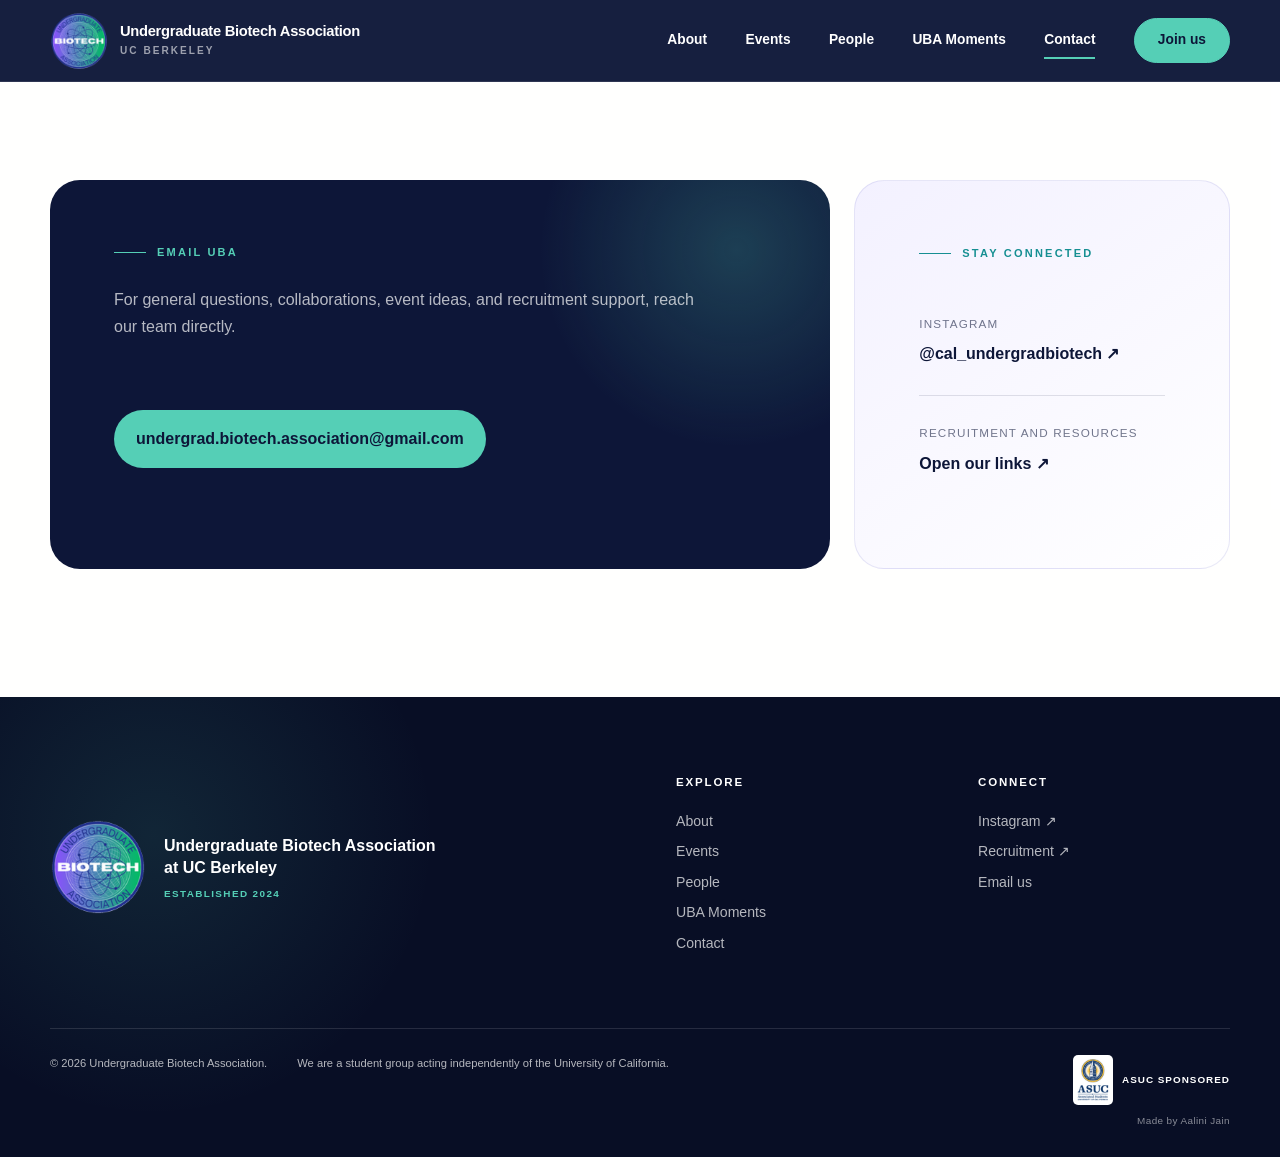
==== commit d55a6208: "Add files via upload fall 2026 uba moments page update" ====
--- a/contact.html
+++ b/contact.html
@@ -7,7 +7,7 @@
     <meta name="theme-color" content="#182457" />
     <title>Contact | Undergraduate Biotech Association</title>
     <link rel="icon" href="assets/uba-logo-circle.png" />
-    <link rel="stylesheet" href="styles.css?v=51" />
+    <link rel="stylesheet" href="styles.css?v=57" />
     <script src="script.js?v=9" defer></script>
   </head>
   <body class="subpage-body">
@@ -25,15 +25,12 @@
         <a href="index.html#about">About</a>
         <a href="events.html">Events</a>
         <a href="people.html">People</a>
+        <a href="moments.html">UBA Moments</a>
         <a class="active" href="contact.html" aria-current="page">Contact</a>
         <a class="nav-cta" href="index.html#join">Join us</a>
       </nav>
     </header>
 
-    <div class="floating-applications" aria-label="UBA applications">
-      <a class="floating-apply" href="https://docs.google.com/forms/d/e/1FAIpQLScR4cZwZZ2l4PjpaMu-0mJ9tTbmPl6yTMoB6lJNbiIGY1-iJw/viewform?usp=header" target="_blank" rel="noreferrer">Committee app <span aria-hidden="true">↗</span></a>
-      <a class="floating-apply floating-apply-secondary" href="https://docs.google.com/forms/d/e/1FAIpQLSd3LmWvR2t4Z4Kg3OlW5qCdeOdYHtXtYmruvxZeySSAerFuqg/viewform?usp=header" target="_blank" rel="noreferrer">GM app <span aria-hidden="true">↗</span></a>
-    </div>
 
     <main id="main-content">
       <section class="contact-section section-pad">
@@ -56,7 +53,7 @@
     <footer class="site-footer">
       <div class="section-shell footer-grid">
         <div class="footer-brand"><span class="logo-crop"><img src="assets/uba-logo-circle.png" alt="Undergraduate Biotech Association logo" width="86" height="86" /></span><p>Undergraduate Biotech Association<br />at UC Berkeley<span class="footer-established">Established 2024</span></p></div>
-        <div><h3>Explore</h3><a href="index.html#about">About</a><a href="events.html">Events</a><a href="people.html">People</a><a href="contact.html">Contact</a></div>
+        <div><h3>Explore</h3><a href="index.html#about">About</a><a href="events.html">Events</a><a href="people.html">People</a><a href="moments.html">UBA Moments</a><a href="contact.html">Contact</a></div>
         <div><h3>Connect</h3><a href="https://www.instagram.com/cal_undergradbiotech/" target="_blank" rel="noreferrer">Instagram ↗</a><a href="https://linktr.ee/undergrad.biotech.association" target="_blank" rel="noreferrer">Recruitment ↗</a><a href="mailto:undergrad.biotech.association@gmail.com">Email us</a></div>
       </div>
       <div class="section-shell footer-bottom"><p>© <span data-year></span> Undergraduate Biotech Association.</p><p>We are a student group acting independently of the University of California.</p><div class="footer-corner"><div class="asuc-sponsor"><img src="assets/asuc-logo.png" alt="ASUC logo" width="40" height="50" /><span>ASUC sponsored</span></div><p class="site-credit">Made by Aalini Jain</p></div></div>
--- a/styles.css
+++ b/styles.css
@@ -2851,26 +2851,32 @@
   transform-origin: left center;
 }
 .headshot-aariya { object-position: center center; }
-.headshot-rohan { object-position: 50% 62%; transform: scale(1) !important; }
-.headshot-anika { object-position: 50% 40%; transform: scale(1.14) !important; }
-.headshot-nathaniel { object-position: 50% 34% !important; transform: scale(1) !important; }
+.headshot-rohan {
+  object-position: center top;
+  transform: scale(1) !important;
+}
+.headshot-anika { object-position: center top; transform: scale(1) !important; }
+.headshot-nathaniel { object-position: center top !important; transform: scale(1) !important; }
 .headshot-juhi { object-position: 49% 45% !important; transform: scale(1.26) !important; }
 .headshot-shaylyn { object-position: 55% 50% !important; transform: scale(1.12) !important; }
 .headshot-emmie { object-position: 50% 34%; }
 .headshot-manasi { object-position: 50% 40%; }
-.headshot-mahika { object-position: 50% 62%; transform: scale(1) !important; }
+.headshot-mahika {
+  object-position: center top;
+  transform: scale(1) !important;
+}
 .headshot-nithiyashree { object-position: 50% 41%; }
 .headshot-anshika { object-position: 50% 35%; transform: scale(1.42) !important; }
 .headshot-naim { object-position: 50% 40%; }
 .headshot-sanjana { object-position: 50% 35%; transform: scale(1.15) !important; }
 
-.person-card:hover .headshot-rohan { transform: scale(1.04) !important; }
-.person-card:hover .headshot-anika { transform: scale(1.18) !important; }
-.person-card:hover .headshot-nathaniel { transform: scale(1.04) !important; }
+.person-card:hover .headshot-rohan { transform: scale(1) !important; }
+.person-card:hover .headshot-anika { transform: scale(1) !important; }
+.person-card:hover .headshot-nathaniel { transform: scale(1) !important; }
 .person-card:hover .headshot-juhi { transform: scale(1.3) !important; }
 .person-card:hover .headshot-shaylyn { transform: scale(1.16) !important; }
 .person-card:hover .headshot-kacie { transform: scale(1.1) !important; }
-.person-card:hover .headshot-mahika { transform: scale(1.04) !important; }
+.person-card:hover .headshot-mahika { transform: scale(1) !important; }
 .person-card:hover .headshot-anshika { transform: scale(1.46) !important; }
 .person-card:hover .headshot-sanjana { transform: scale(1.19) !important; }
 
@@ -3186,3 +3192,490 @@
     grid-template-columns: 1fr;
   }
 }
+
+/* Placeholder for members whose headshot hasn't been added yet. */
+.person-photo.photo-pending {
+  display: grid;
+  place-items: center;
+  background: linear-gradient(160deg, var(--navy) 0%, var(--purple) 100%);
+}
+
+.person-photo.photo-pending span {
+  color: rgba(255, 255, 255, 0.86);
+  font-size: clamp(2.6rem, 6vw, 4rem);
+  font-weight: 700;
+  letter-spacing: 0.04em;
+}
+
+/* ---- Fall 2026 group photos ---- */
+
+/* Home hero: landscape frame so the whole executive board fits. */
+.hero-photo {
+  background-image: url("assets/team/exec-board-fall-2026.jpg");
+  background-position: center 45%;
+  inset: auto max(28px, calc((100vw - 1240px) / 2)) auto 50%;
+  top: 50%;
+  height: auto;
+  aspect-ratio: 1800 / 1268;
+  transform: translateY(-46%);
+}
+
+@media (max-width: 900px) {
+  .hero {
+    min-height: 0;
+    padding-top: calc(150px + (100vw - 36px) * 0.705);
+  }
+
+  .hero-photo {
+    inset: 110px 18px auto;
+    height: auto;
+    transform: none;
+  }
+}
+
+@media (max-width: 620px) {
+  .hero-photo {
+    top: 96px;
+    background-position: center 45%;
+  }
+}
+
+/* Committee banners: group photo on top, description underneath. */
+.committee-banners {
+  display: grid;
+  grid-template-columns: repeat(2, minmax(0, 1fr));
+  gap: clamp(18px, 2.4vw, 28px);
+}
+
+.committee-banner {
+  display: flex;
+  flex-direction: column;
+  color: var(--navy-deep);
+  background: white;
+  border: 1px solid rgba(76, 73, 185, 0.14);
+  border-radius: 22px;
+  overflow: hidden;
+  transition: box-shadow 240ms ease, transform 240ms ease;
+}
+
+.committee-banner:hover,
+.committee-banner:focus-visible {
+  box-shadow: var(--shadow);
+  transform: translateY(-4px);
+}
+
+.committee-banner figure {
+  margin: 0;
+  aspect-ratio: 16 / 9;
+  background: var(--mist);
+  overflow: hidden;
+}
+
+.committee-banner img {
+  display: block;
+  width: 100%;
+  height: 100%;
+  object-fit: cover;
+  object-position: center 40%;
+  transition: transform 600ms cubic-bezier(0.2, 0.7, 0.2, 1);
+}
+
+.committee-banner:hover img {
+  transform: scale(1.03);
+}
+
+.committee-banner-text {
+  padding: clamp(20px, 2.4vw, 30px);
+  border-top: 4px solid var(--mint);
+}
+
+.committee-banner:nth-child(even) .committee-banner-text {
+  border-top-color: var(--purple);
+}
+
+.committee-banner h4 {
+  margin: 0 0 8px;
+  font-size: clamp(1.3rem, 2vw, 1.6rem);
+  letter-spacing: -0.03em;
+}
+
+.committee-banner p {
+  margin: 0 0 18px;
+  color: rgba(13, 22, 56, 0.62);
+  font-size: 0.95rem;
+  line-height: 1.55;
+}
+
+.committee-banner span {
+  color: var(--teal);
+  font-size: 0.8rem;
+  font-weight: 700;
+}
+
+@media (max-width: 620px) {
+  .committee-banners {
+    grid-template-columns: 1fr;
+  }
+}
+
+/* Whole-board photo: taller frame, framed on faces rather than shoes. */
+.community-photo-break {
+  height: auto;
+  aspect-ratio: 16 / 9;
+}
+
+.community-photo-break img {
+  object-position: center 72%;
+}
+
+@media (max-width: 620px) {
+  .community-photo-break {
+    height: auto;
+    aspect-ratio: 4 / 3;
+  }
+}
+
+/* Committee group photo at the top of each People section. */
+.team-banner {
+  margin: 0 0 clamp(26px, 3.5vw, 40px);
+  aspect-ratio: 21 / 9;
+  background: var(--mist);
+  border-radius: 22px;
+  overflow: hidden;
+}
+
+.team-banner img {
+  display: block;
+  width: 100%;
+  height: 100%;
+  object-fit: cover;
+  object-position: center 38%;
+}
+
+@media (max-width: 620px) {
+  .team-banner {
+    aspect-ratio: 3 / 2;
+  }
+}
+
+/* Fun photos page */
+.fun-gallery {
+  display: grid;
+  grid-template-columns: repeat(2, minmax(0, 1fr));
+  gap: clamp(18px, 2.6vw, 32px);
+}
+
+.fun-tile {
+  margin: 0;
+}
+
+.fun-tile:first-child {
+  grid-column: 1 / -1;
+}
+
+.fun-tile img {
+  display: block;
+  width: 100%;
+  aspect-ratio: 3 / 2;
+  object-fit: cover;
+  object-position: center 40%;
+  border: 8px solid white;
+  border-radius: 22px;
+  box-shadow: 0 22px 60px rgba(24, 36, 87, 0.12);
+}
+
+.fun-tile:first-child img {
+  aspect-ratio: 16 / 9;
+}
+
+.fun-tile figcaption {
+  margin-top: 14px;
+  padding-left: 8px;
+  color: var(--navy-deep);
+  font-size: 0.95rem;
+  font-weight: 700;
+}
+
+@media (max-width: 620px) {
+  .fun-gallery {
+    grid-template-columns: 1fr;
+  }
+
+  .fun-tile img,
+  .fun-tile:first-child img {
+    aspect-ratio: 4 / 3;
+    border-width: 5px;
+  }
+}
+
+/* Internal committee photo: keep the back row's heads in frame. */
+.team-banner img[src$="internal-committee.jpg"],
+.committee-banner img[src$="internal-committee.jpg"] {
+  object-position: center 8%;
+}
+
+/* Life at UBA collage */
+.collage {
+  display: grid;
+  grid-template-columns: repeat(4, minmax(0, 1fr));
+  grid-auto-rows: clamp(150px, 17vw, 220px);
+  grid-auto-flow: dense;
+  gap: clamp(10px, 1.4vw, 16px);
+}
+
+.collage-tile {
+  margin: 0;
+  overflow: hidden;
+  background: var(--mist);
+  border-radius: 18px;
+}
+
+.collage-tile.big {
+  grid-column: span 2;
+  grid-row: span 2;
+}
+
+.collage-tile.wide {
+  grid-column: span 2;
+}
+
+.collage-tile.tall {
+  grid-row: span 2;
+}
+
+.collage-tile img {
+  display: block;
+  width: 100%;
+  height: 100%;
+  object-fit: cover;
+  object-position: center 35%;
+  transition: transform 600ms cubic-bezier(0.2, 0.7, 0.2, 1);
+}
+
+.collage-tile:hover img {
+  transform: scale(1.04);
+}
+
+@media (max-width: 760px) {
+  .collage {
+    grid-template-columns: repeat(2, minmax(0, 1fr));
+    grid-auto-rows: 42vw;
+  }
+}
+
+@media (prefers-reduced-motion: reduce) {
+  .collage-tile img {
+    transition: none;
+  }
+}
+
+.collage-tile img[src$="life-02.jpg"] { object-position: center 72%; }
+.collage-tile img[src$="life-05.jpg"] { object-position: center 58%; }
+.collage-tile img[src$="life-07.jpg"] { object-position: center 28%; }
+.collage-tile img[src$="life-08.jpg"] { object-position: center 50%; }
+.collage-tile img[src$="life-11.jpg"] { object-position: center 55%; }
+.collage-tile img[src$="life-12.jpg"] { object-position: 40% 60%; }
+
+.collage-heading {
+  margin: 0 0 clamp(18px, 2.4vw, 26px);
+  color: var(--navy-deep);
+  font-size: clamp(1.7rem, 3vw, 2.5rem);
+  letter-spacing: -0.04em;
+}
+
+.collage + .collage-heading {
+  margin-top: clamp(56px, 8vw, 96px);
+}
+
+.collage-tile img[src$="halloween-04.jpg"] { object-position: center 40%; }
+.collage-tile img[src$="hangout-02.jpg"] { object-position: 25% 35%; }
+.collage-tile img[src$="hangout-05.jpg"] { object-position: center 12%; }
+.collage-tile img[src$="hangout-08.jpg"] { object-position: center 45%; }
+
+/* Three equal photos in a row */
+.collage.collage-trio {
+  grid-template-columns: repeat(3, minmax(0, 1fr));
+  grid-auto-rows: auto;
+}
+
+.collage-trio .collage-tile {
+  aspect-ratio: 3 / 2;
+}
+
+@media (max-width: 760px) {
+  .collage.collage-trio {
+    grid-template-columns: 1fr;
+  }
+}
+
+/* ---- Show every group photo in full (no cropping) ---- */
+.collage {
+  display: block;
+  columns: 3;
+  column-gap: clamp(10px, 1.4vw, 16px);
+}
+
+.collage .collage-tile {
+  display: block;
+  margin: 0 0 clamp(10px, 1.4vw, 16px);
+  break-inside: avoid;
+}
+
+.collage .collage-tile img {
+  height: auto;
+  object-fit: initial;
+}
+
+.collage.collage-trio {
+  display: grid;
+  columns: auto;
+  align-items: start;
+}
+
+.collage-trio .collage-tile {
+  aspect-ratio: auto;
+  margin: 0;
+}
+
+@media (max-width: 760px) {
+  .collage {
+    columns: 2;
+  }
+}
+
+.committee-banner figure,
+.team-banner {
+  aspect-ratio: auto;
+}
+
+.committee-banner img,
+.team-banner img {
+  height: auto;
+}
+
+.community-photo-break,
+.community-photo-break {
+  height: auto;
+  aspect-ratio: auto;
+}
+
+.community-photo-break img {
+  display: block;
+  height: auto;
+}
+
+@media (max-width: 620px) {
+  .community-photo-break {
+    height: auto;
+    aspect-ratio: auto;
+  }
+}
+
+/* ---- Square corners on every photo ---- */
+.hero-photo,
+.subpage-hero::before,
+.community-photo-break,
+.recruitment-timeline,
+.recruitment-timeline img,
+.event-recap-photo,
+.event-image,
+.event-image img,
+.photo-grid figure,
+.upcoming-feature-poster,
+.person-card,
+.person-photo,
+.committee-banner,
+.team-banner,
+.fun-tile img,
+.collage-tile {
+  border-radius: 0;
+}
+
+@media (max-width: 900px) {
+  .hero-photo,
+  .subpage-hero::before,
+  .community-photo-break {
+    border-radius: 0;
+  }
+}
+
+/* ---- Life at UBA: justified rows, every photo whole, every row the same height ---- */
+.collage,
+.collage.collage-trio {
+  --row-h: 240px;
+  display: flex;
+  flex-wrap: wrap;
+  gap: 8px;
+  columns: auto;
+}
+
+.collage::after {
+  flex-grow: 999;
+  content: "";
+}
+
+.collage .collage-tile,
+.collage-trio .collage-tile {
+  flex: var(--ar) 1 calc(var(--ar) * var(--row-h));
+  margin: 0;
+  aspect-ratio: auto;
+  overflow: hidden;
+  background: var(--mist);
+}
+
+.collage .collage-tile img {
+  display: block;
+  width: 100%;
+  height: auto;
+  aspect-ratio: var(--ar);
+  object-fit: cover;
+}
+
+.collage-tile:hover img {
+  transform: none;
+}
+
+@media (max-width: 760px) {
+  .collage,
+  .collage.collage-trio {
+    --row-h: 110px;
+    gap: 6px;
+  }
+}
+
+/* Rows are pre-balanced so every row spans the full width on desktop. */
+.collage,
+.collage.collage-trio {
+  flex-direction: column;
+  flex-wrap: nowrap;
+}
+
+.collage::after {
+  display: none;
+}
+
+.collage-row {
+  display: flex;
+  gap: 8px;
+}
+
+.collage-row .collage-tile {
+  flex: var(--ar) 1 0;
+  min-width: 0;
+}
+
+@media (max-width: 760px) {
+  .collage,
+  .collage.collage-trio {
+    flex-direction: row;
+    flex-wrap: wrap;
+  }
+
+  .collage-row {
+    display: contents;
+  }
+
+  .collage-row .collage-tile {
+    flex: var(--ar) 1 calc(var(--ar) * var(--row-h));
+  }
+}
